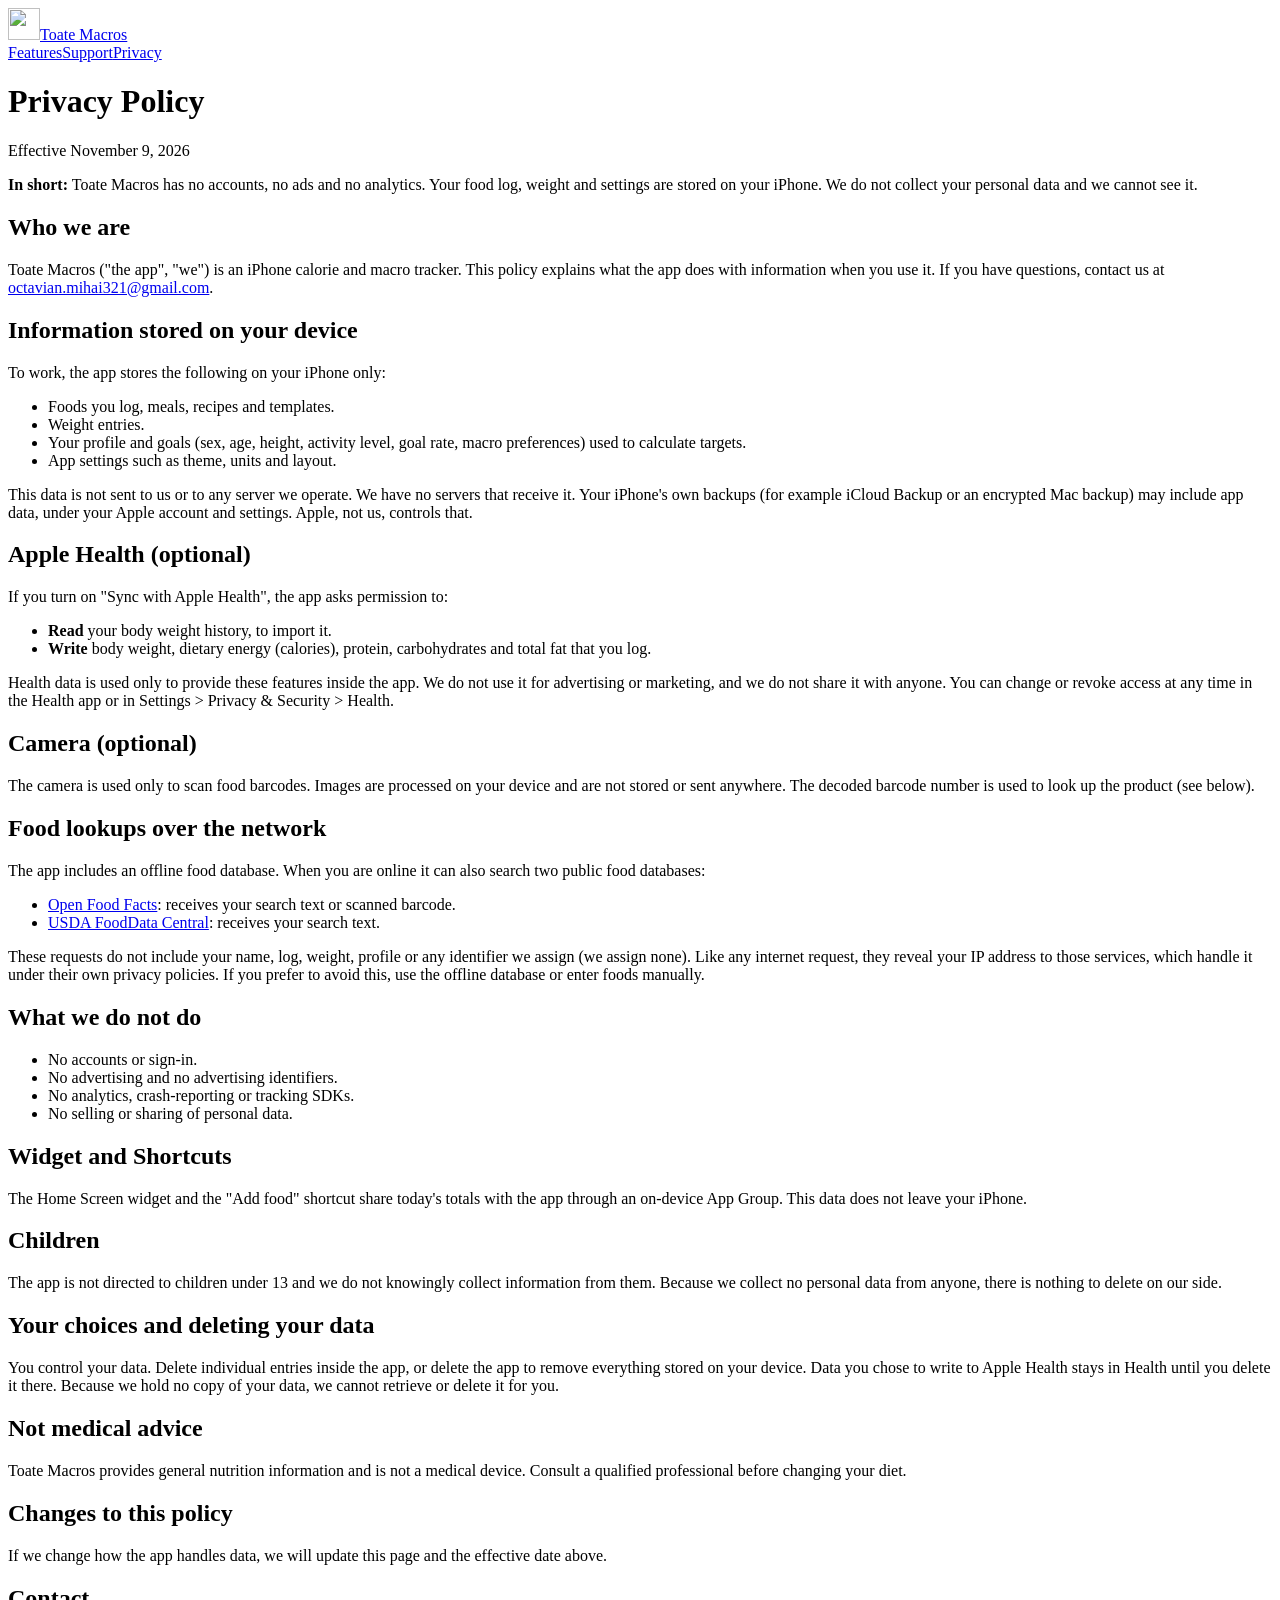
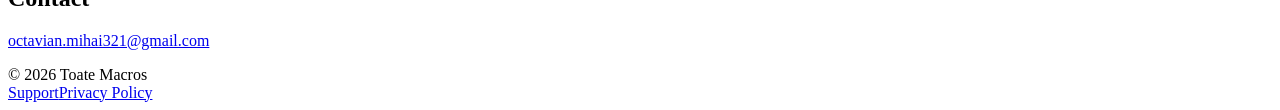
==== website/privacy/index.html @ 9e1f61c3 "Add App Store promo images and marketing website - Force iPhone-only device family on both targets (" ====
<!doctype html>
<html lang="en">
<head>
  <meta charset="utf-8">
  <meta name="viewport" content="width=device-width, initial-scale=1">
  <title>Privacy Policy | Toate Macros</title>
  <meta name="description" content="How Toate Macros handles your data: it stays on your device, with no account, no ads and no tracking.">
  <link rel="icon" type="image/png" href="/img/favicon.png">
  <link rel="apple-touch-icon" href="/img/apple-touch-icon.png">
  <link rel="stylesheet" href="/style.css">
</head>
<body>
  <header class="site-header">
    <div class="wrap">
      <a class="brand" href="/"><img src="/img/icon.png" alt="" width="32" height="32">Toate Macros</a>
      <nav class="nav" aria-label="Main"><a href="/#features">Features</a><a href="/support">Support</a><a href="/privacy" aria-current="page">Privacy</a></nav>
    </div>
  </header>

  <main class="doc">
    <div class="narrow">
      <h1>Privacy Policy</h1>
      <p class="meta">Effective November 9, 2026</p>

      <div class="callout"><p><strong>In short:</strong> Toate Macros has no accounts, no ads and no analytics. Your food log, weight and settings are stored on your iPhone. We do not collect your personal data and we cannot see it.</p></div>

      <h2>Who we are</h2>
      <p>Toate Macros ("the app", "we") is an iPhone calorie and macro tracker. This policy explains what the app does with information when you use it. If you have questions, contact us at <a href="mailto:octavian.mihai321@gmail.com">octavian.mihai321@gmail.com</a>.</p>

      <h2>Information stored on your device</h2>
      <p>To work, the app stores the following on your iPhone only:</p>
      <ul>
        <li>Foods you log, meals, recipes and templates.</li>
        <li>Weight entries.</li>
        <li>Your profile and goals (sex, age, height, activity level, goal rate, macro preferences) used to calculate targets.</li>
        <li>App settings such as theme, units and layout.</li>
      </ul>
      <p>This data is not sent to us or to any server we operate. We have no servers that receive it. Your iPhone's own backups (for example iCloud Backup or an encrypted Mac backup) may include app data, under your Apple account and settings. Apple, not us, controls that.</p>

      <h2>Apple Health (optional)</h2>
      <p>If you turn on "Sync with Apple Health", the app asks permission to:</p>
      <ul>
        <li><strong>Read</strong> your body weight history, to import it.</li>
        <li><strong>Write</strong> body weight, dietary energy (calories), protein, carbohydrates and total fat that you log.</li>
      </ul>
      <p>Health data is used only to provide these features inside the app. We do not use it for advertising or marketing, and we do not share it with anyone. You can change or revoke access at any time in the Health app or in Settings &gt; Privacy &amp; Security &gt; Health.</p>

      <h2>Camera (optional)</h2>
      <p>The camera is used only to scan food barcodes. Images are processed on your device and are not stored or sent anywhere. The decoded barcode number is used to look up the product (see below).</p>

      <h2>Food lookups over the network</h2>
      <p>The app includes an offline food database. When you are online it can also search two public food databases:</p>
      <ul>
        <li><a href="https://world.openfoodfacts.org/privacy" rel="noopener">Open Food Facts</a>: receives your search text or scanned barcode.</li>
        <li><a href="https://www.usda.gov/privacy-policy" rel="noopener">USDA FoodData Central</a>: receives your search text.</li>
      </ul>
      <p>These requests do not include your name, log, weight, profile or any identifier we assign (we assign none). Like any internet request, they reveal your IP address to those services, which handle it under their own privacy policies. If you prefer to avoid this, use the offline database or enter foods manually.</p>

      <h2>What we do not do</h2>
      <ul>
        <li>No accounts or sign-in.</li>
        <li>No advertising and no advertising identifiers.</li>
        <li>No analytics, crash-reporting or tracking SDKs.</li>
        <li>No selling or sharing of personal data.</li>
      </ul>

      <h2>Widget and Shortcuts</h2>
      <p>The Home Screen widget and the "Add food" shortcut share today's totals with the app through an on-device App Group. This data does not leave your iPhone.</p>

      <h2>Children</h2>
      <p>The app is not directed to children under 13 and we do not knowingly collect information from them. Because we collect no personal data from anyone, there is nothing to delete on our side.</p>

      <h2>Your choices and deleting your data</h2>
      <p>You control your data. Delete individual entries inside the app, or delete the app to remove everything stored on your device. Data you chose to write to Apple Health stays in Health until you delete it there. Because we hold no copy of your data, we cannot retrieve or delete it for you.</p>

      <h2>Not medical advice</h2>
      <p>Toate Macros provides general nutrition information and is not a medical device. Consult a qualified professional before changing your diet.</p>

      <h2>Changes to this policy</h2>
      <p>If we change how the app handles data, we will update this page and the effective date above.</p>

      <h2>Contact</h2>
      <p><a href="mailto:octavian.mihai321@gmail.com">octavian.mihai321@gmail.com</a></p>
    </div>
  </main>

  <footer>
    <div class="wrap">
      <span>&copy; 2026 Toate Macros</span>
      <nav aria-label="Footer"><a href="/support">Support</a><a href="/privacy">Privacy Policy</a></nav>
    </div>
  </footer>
</body>
</html>
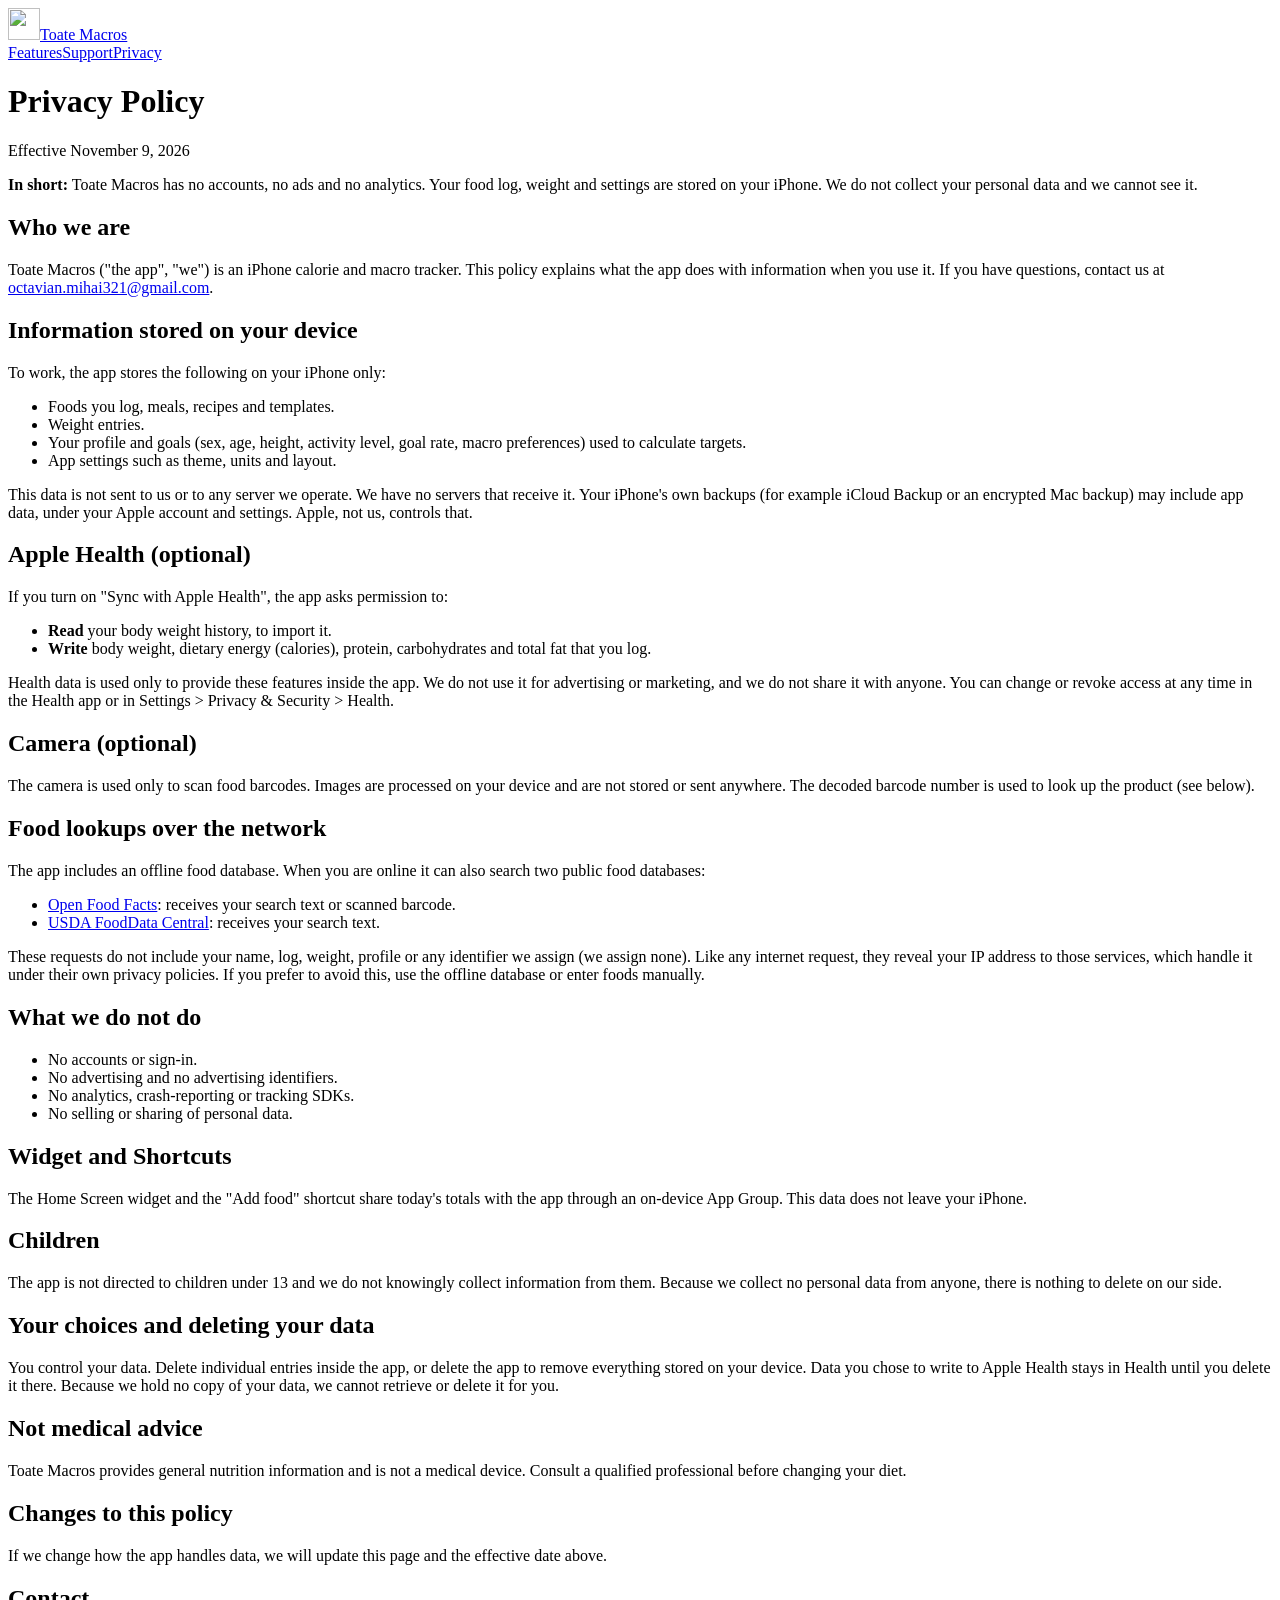
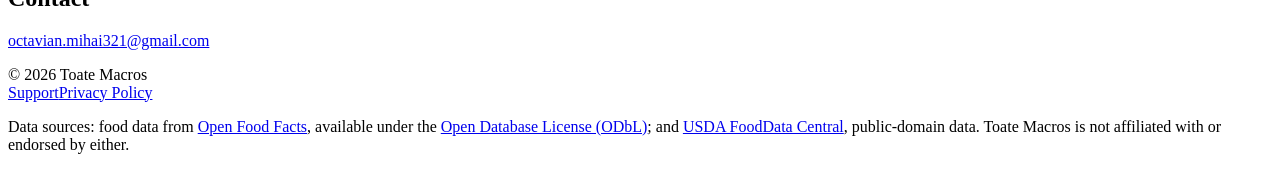
==== commit 4807f24d: "Credit Open Food Facts (ODbL) and USDA FoodData Central in site footers Also fix the header overlapp" ====
--- a/website/privacy/index.html
+++ b/website/privacy/index.html
@@ -88,6 +88,7 @@
     <div class="wrap">
       <span>&copy; 2026 Toate Macros</span>
       <nav aria-label="Footer"><a href="/support">Support</a><a href="/privacy">Privacy Policy</a></nav>
+      <p class="sources">Data sources: food data from <a href="https://world.openfoodfacts.org" rel="noopener">Open Food Facts</a>, available under the <a href="https://opendatacommons.org/licenses/odbl/1-0/" rel="noopener">Open Database License (ODbL)</a>; and <a href="https://fdc.nal.usda.gov" rel="noopener">USDA FoodData Central</a>, public-domain data. Toate Macros is not affiliated with or endorsed by either.</p>
     </div>
   </footer>
 </body>
